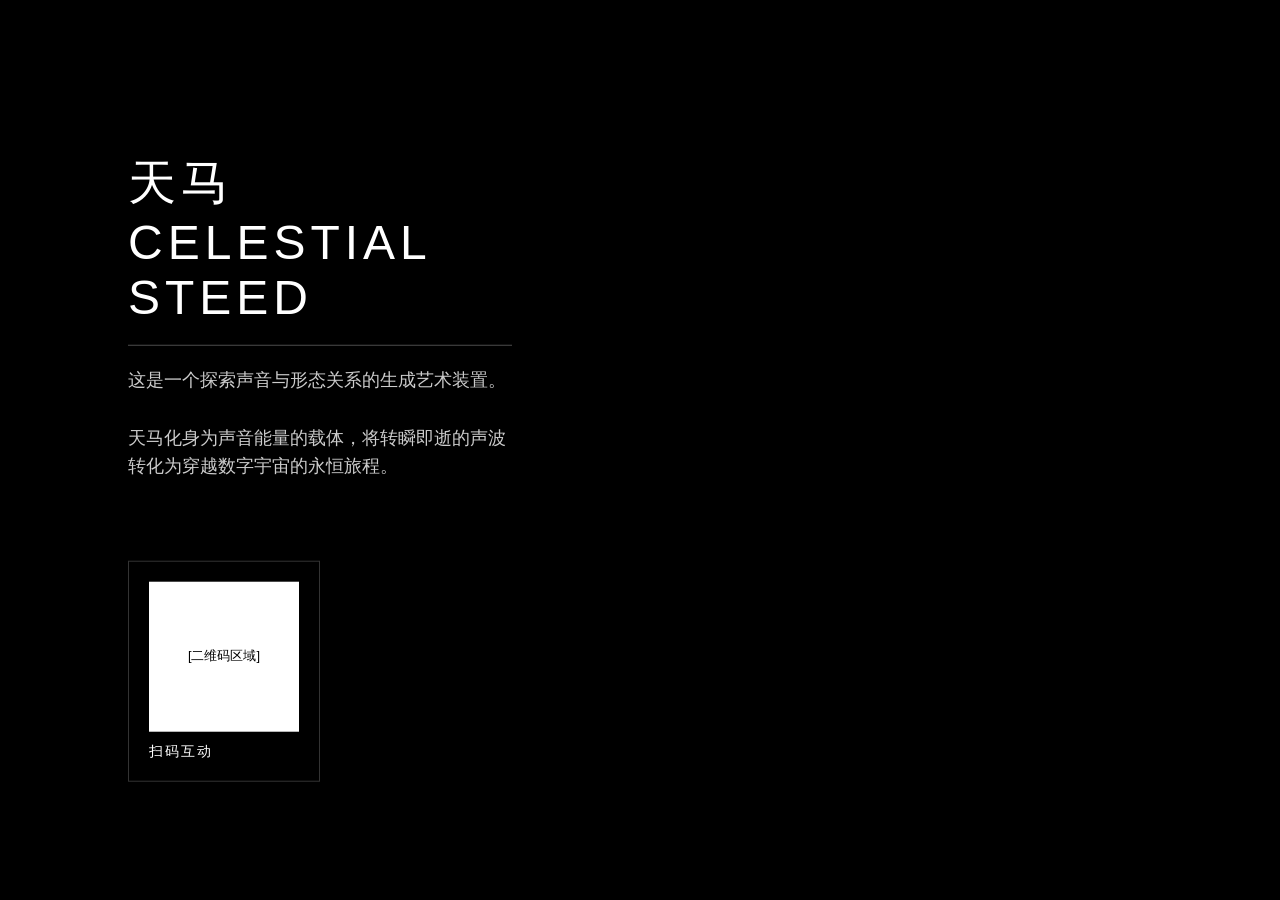
==== demo.html @ a1a4e921 "Initial commit of Voice Visualizer project with dual modes" ====
<!DOCTYPE html>
<html lang="en">
<head>
    <meta charset="UTF-8">
    <meta name="viewport" content="width=device-width, initial-scale=1.0">
    <title>Voice Visualizer - Exhibition Mode</title>
    
    <!-- 配置 Import Map 以支持 Three.js 模块 -->
    <script type="importmap">
      {
        "imports": {
          "three": "https://cdn.skypack.dev/three@0.136.0",
          "three/addons/": "https://cdn.skypack.dev/three@0.136.0/examples/jsm/"
        }
      }
    </script>
    
    <link rel="stylesheet" type="text/css" href="style.css">
    
    <style>
        /* 演示模式专用样式 */
        body {
            overflow: hidden;
            background-color: #000;
        }
        
        #exhibition-overlay {
            position: absolute;
            top: 50%;
            left: 10%;
            transform: translateY(-50%);
            width: 30%;
            color: #fff;
            font-family: 'Helvetica Neue', Arial, sans-serif;
            z-index: 100;
            pointer-events: none;
            mix-blend-mode: difference;
        }
        
        h1 {
            font-size: 3em;
            font-weight: 100;
            letter-spacing: 5px;
            margin-bottom: 20px;
            text-transform: uppercase;
            border-bottom: 1px solid rgba(255,255,255,0.3);
            padding-bottom: 20px;
        }
        
        p {
            font-size: 1.1em;
            line-height: 1.6;
            margin-bottom: 30px;
            color: rgba(255,255,255,0.8);
        }
        
        .qr-section {
            margin-top: 50px;
            padding: 20px;
            border: 1px solid rgba(255,255,255,0.2);
            background: rgba(0,0,0,0.5);
            display: inline-block;
        }
        
        .qr-placeholder {
            width: 150px;
            height: 150px;
            background: #fff;
            margin-bottom: 10px;
            display: flex;
            align-items: center;
            justify-content: center;
            color: #000;
            font-size: 0.8em;
        }
        
        .scan-hint {
            font-size: 0.9em;
            letter-spacing: 2px;
            text-transform: uppercase;
        }
        
        /* 隐藏原有的 overlay */
        #overlay-text {
            display: none !important;
        }
    </style>
</head>
<body>

    <div id="exhibition-overlay">
        <h1>天马<br>Celestial Steed</h1>
        
        <p>
            这是一个探索声音与形态关系的生成艺术装置。
        </p>
        <p>
            天马化身为声音能量的载体，将转瞬即逝的声波转化为穿越数字宇宙的永恒旅程。
        </p>
        
        <div class="qr-section">
            <div class="qr-placeholder">
                [二维码区域]
            </div>
            <div class="scan-hint">扫码互动</div>
        </div>
    </div>

    <!-- 主逻辑脚本 -->
    <script type="module" src="sketch.js"></script>
</body>
</html>
---- style.css ----
body, html {
    margin: 0;
    padding: 0;
    width: 100%;
    height: 100%;
    overflow: hidden;
    background-color: #000;
    color: #fff;
    font-family: sans-serif;
}

canvas {
    display: block;
}

#controls {
    position: absolute;
    top: 20px;
    left: 20px;
    background: rgba(0, 0, 0, 0.5);
    padding: 10px;
    border-radius: 5px;
    pointer-events: none;
    user-select: none;
}
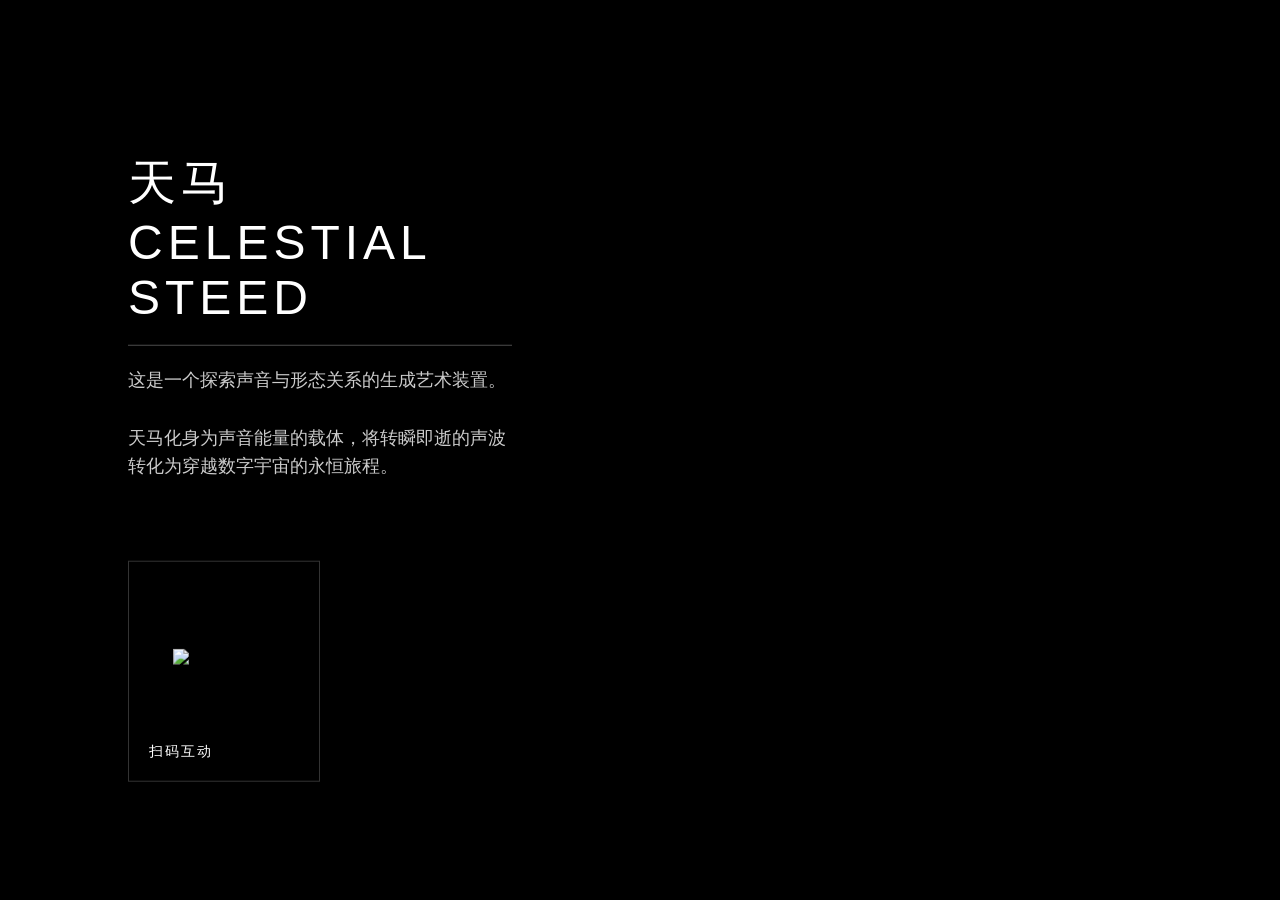
==== commit 03f58b4c: "2 2" ====
--- a/demo.html
+++ b/demo.html
@@ -99,8 +99,9 @@
         </p>
         
         <div class="qr-section">
-            <div class="qr-placeholder">
-                [二维码区域]
+            <div class="qr-placeholder" style="padding: 0; background: transparent;">
+                <!-- 使用 API 生成二维码，指向 GitHub Pages -->
+                <img src="https://api.qrserver.com/v1/create-qr-code/?size=150x150&data=https://blue-9527.github.io/VoiceVisulize-HorseCell/test/index.html" alt="Scan QR Code" />
             </div>
             <div class="scan-hint">扫码互动</div>
         </div>
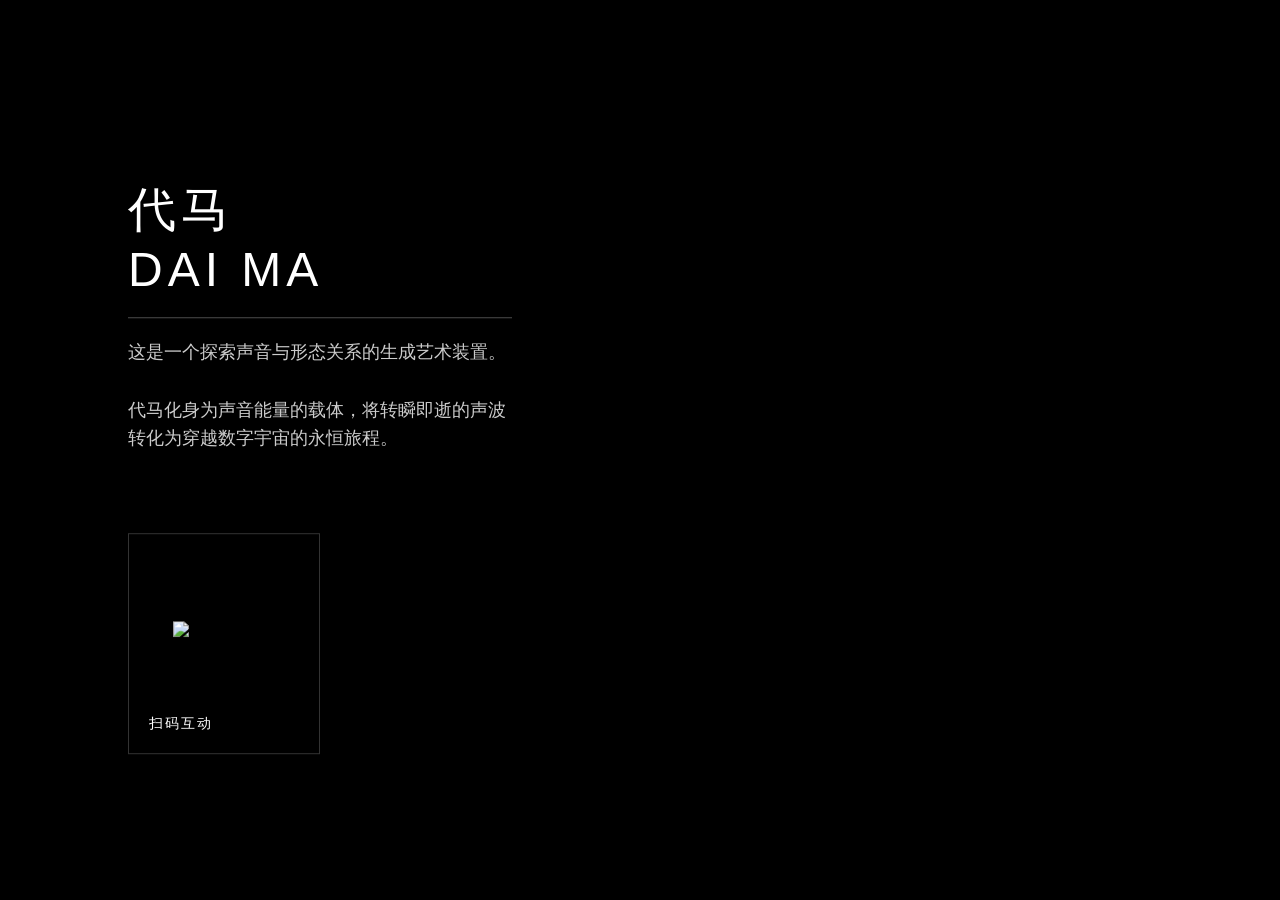
==== commit 8de748ae: "3 3" ====
--- a/demo.html
+++ b/demo.html
@@ -3,7 +3,7 @@
 <head>
     <meta charset="UTF-8">
     <meta name="viewport" content="width=device-width, initial-scale=1.0">
-    <title>Voice Visualizer - Exhibition Mode</title>
+    <title>代马 - 声音生成艺术</title>
     
     <!-- 配置 Import Map 以支持 Three.js 模块 -->
     <script type="importmap">
@@ -89,19 +89,19 @@
 <body>
 
     <div id="exhibition-overlay">
-        <h1>天马<br>Celestial Steed</h1>
+        <h1>代马<br>Dai Ma</h1>
         
         <p>
             这是一个探索声音与形态关系的生成艺术装置。
         </p>
         <p>
-            天马化身为声音能量的载体，将转瞬即逝的声波转化为穿越数字宇宙的永恒旅程。
+            代马化身为声音能量的载体，将转瞬即逝的声波转化为穿越数字宇宙的永恒旅程。
         </p>
         
         <div class="qr-section">
             <div class="qr-placeholder" style="padding: 0; background: transparent;">
                 <!-- 使用 API 生成二维码，指向 GitHub Pages -->
-                <img src="https://api.qrserver.com/v1/create-qr-code/?size=150x150&data=https://blue-9527.github.io/VoiceVisulize-HorseCell/test/index.html" alt="Scan QR Code" />
+                <img src="https://api.qrserver.com/v1/create-qr-code/?size=150x150&data=https://junyoub.github.io/test/index.html" alt="Scan QR Code" />
             </div>
             <div class="scan-hint">扫码互动</div>
         </div>
--- a/style.css
+++ b/style.css
@@ -23,3 +23,54 @@
     pointer-events: none;
     user-select: none;
 }
+
+/* 移动端 UI 布局 */
+#ui-container {
+    position: absolute;
+    top: 0;
+    left: 0;
+    width: 100%;
+    height: 100%;
+    pointer-events: none; /* 让点击穿透 */
+    z-index: 10;
+    padding: 20px;
+    box-sizing: border-box;
+    display: flex;
+    justify-content: space-between;
+    align-items: flex-start;
+}
+
+#waveform-history {
+    width: 120px;
+    height: 120px; /* 圆形 */
+    border-radius: 50%;
+    /* 移除之前的背景和边框 */
+    border: none;
+    background: transparent;
+    /* 可选：加一个微弱的光晕 */
+    box-shadow: 0 0 20px rgba(0, 255, 255, 0.1);
+}
+
+#voice-color-display {
+    text-align: right;
+    font-family: 'PingFang SC', 'Microsoft YaHei', sans-serif;
+    color: rgba(255,255,255,0.9);
+    text-shadow: 0 0 10px rgba(0,0,0,0.8);
+}
+
+#voice-color-display .label {
+    display: block;
+    font-size: 12px;
+    opacity: 0.7;
+    margin-bottom: 5px;
+}
+
+#color-name {
+    display: block;
+    font-size: 24px;
+    font-weight: 300;
+    letter-spacing: 2px;
+    transition: color 0.5s ease;
+}
+
+/* 演示模式样式 */
